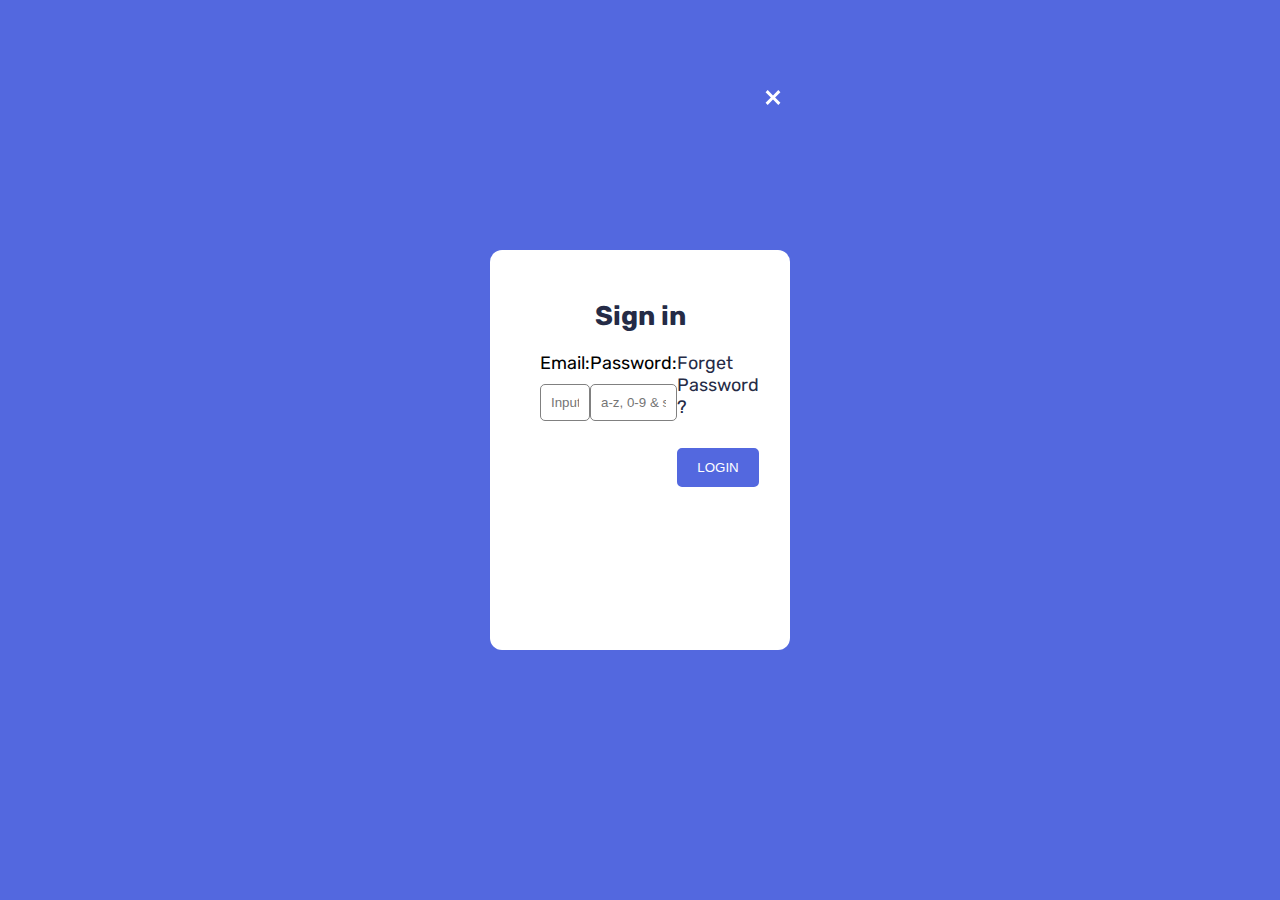
==== login.html @ 4cfa042f "first commit" ====
<!DOCTYPE html>
<html lang="en">
<head>
    <meta charset="UTF-8">
    <meta name="viewport" content="width=device-width, initial-scale=1.0">
    <title>Document</title>
    <link rel="stylesheet" href="css/styles.css">
    <link rel="stylesheet" href="index.html">
    <link rel="stylesheet" href="css/mobile.css">
    <script src="js/jquery-3.7.1.min.js"></script>
    <script src="js/main.js"></script>
</head>
<body>
      <section id="form-page">
        <a href="index.html"><img class="form-close" src="image/icon-close.svg" alt=""></a>
        <div class="form-login">
            <h2>Sign in</h2>
            <form action="">
                <div class="div">
                    <label for="email">Email:</label>
                    <input type="email" name="email" id="login-email" placeholder="Input your email">
                    <span class="emailStatus" style="color: red;"></span>
                </div>
                <div class="div">
                    <label for="password">Password:</label>
                    <input type="password" name="password" id="password" placeholder="a-z, 0-9 & special character">
                    <span class="passStatus" style="color: red;"></span>
                </div>
                <div class="pass-log">
                    <a href="" class="forget-pass">Forget Password ?</a>
                    <button type="submit" class="login-btn">LOGIN</button>
                </div>
                <div>
                    
                </div>
            </form>
        </div>
        
      </section>  
</body>
</html>
---- css/styles.css ----
@import url('https://fonts.googleapis.com/css2?family=Overpass:wght@300;600&family=Rubik:wght@300;400;500;600;700;800&family=Ubuntu:wght@400;500;700&display=swap');



*{
    margin: 0;
    padding: 0;
    box-sizing: border-box;
}

body{
    font-family: 'Rubik', sans-serif;
    overflow-x: hidden;
    font-size: 18px;
}

.main-container{
    margin: auto;
    max-width: 1440px;
    
    
    
}

/* utilities */
#checkbox, .open, .menu{
    display: none;
}

a{
    text-decoration: none;
    cursor: pointer;
    color:  hsl(229, 31%, 21%);
}

button{
    cursor: pointer;
}

li{
    list-style: none;
}

p{
    line-height: 32px;
    color: hsl(229, 8%, 60%);
}

h1{
    font-size: 38px;
}

h2{
    color: hsl(229, 31%, 21%);
}


/* nav section */
nav{
    padding: 50px 100px 0 150px;
    display: flex;
    height: 100px;
    width: 100vw;
    /* margin: 0 auto; */
    text-align: center;
    justify-content: space-between;
    align-items: center;
    position: absolute;
}

.nav-item{
    display: flex;
    align-items: center;
    justify-content: center;
    width: 40%;
}

.nav-item li a{
    margin-right: 30px;
    font-size: 14px;
    transition: all 0.2s;
}

.nav-item li a:hover{
    color: hsl(0, 94%, 66%);
}

.login{
    border: 1px solid  hsl(0, 94%, 66%);
    background-color: hsl(0, 94%, 66%);
    padding: 10px 20px;
    border-radius: 8px;
    color: white;
    cursor: pointer;
    transition: all 0.2s;
}

.login:hover{
    color: hsl(0, 94%, 66%);
    border: 1px solid;
    border-color: hsl(0, 94%, 66%);
    background-color: white;

}


/* showcase section */
#showcase{
    display: flex;
    justify-content: space-between;
    min-height: 100vh;
    padding-left: 150px;
    max-width: 100vw;
}

.showcase-text{
    margin-top: 200px;
    width: 30vw;
}

.showcase-text p{
    margin: 30px 0;
}

.btn-section{
    /* height: 400px; */
    width: 300px;
    height: 50px;
    display: flex;
    justify-content: space-between;
}

.chrome-btn{
    /* width: 200px; */
    padding: 10px 15px;
    /* height: 50px; */
    background-color: hsl(231, 69%, 60%);
    border-radius: 5px;
    border: none;
    color: white;
    transition: .2s ease;
}

.chrome-btn:hover{
    border: 1px solid blue;
    background-color: white;
    color: hsl(231, 69%, 60%);
}

.firefox-btn{
    color: black;
    border: 2px solid white;
    box-shadow: 2px 2px 2px gray;
    width: 150px;
    /* padding: 10px 15px; */
    background-color: white;
    border-radius: 5px;
    transition: .2s ease;
    /* margin-left: 30px; */
}

.firefox-btn:hover{
    color: hsl(229, 31%, 21%);
    border: 1px solid hsl(229, 31%, 21%);
}

.showcase-img img{
    position: absolute;
    width: 45vw;
    margin-left: -180px;
    margin-top: 150px;
}

.img-div{
    height: 300px;
    background-color: hsl(231, 69%, 60%);
    width: 450px;
    margin-top: 320px;
    border-radius: 0 0 0 50%;
}


/* feature section */
#feature{
    min-height: 100vh;
    padding-bottom: 50px;
    padding-top: 50px;
    
}

.upper-feature{
    width: 470px;
    text-align: center;
    margin: auto;
}

.upper-feature p{
    margin: 20px 0;
}

.middle-feature{
    display: flex;
    padding-bottom: 30px;
    margin-top: 50px;
    margin: auto;
    text-align: center;
    justify-content: center;
    width: 600px;
    border-bottom: 1px solid grey;
}



.middle-feature p:hover{
    color: hsl(0, 94%, 66%);
}

.middle-feature.active p{
    border-bottom: 2px solid hsl(0, 94%, 66%);
}

.search{
    margin: 0 30px;
}

.bookmark-feature{
    display: flex;
    justify-content: space-between;
    /* margin-bottom: 100px; */
}

.bookmark-img img{
    position: absolute;
    width: 40vw;
    margin-left: 100px;
    margin-top: 100px;
}

.bookmark-img-div{
    height: 300px;
    background-color: hsl(231, 69%, 60%);
    width: 450px;
    /* position: absolute; */
    margin-top: 250px;
    border-radius: 0 0 50% 0;
}

.bookmark-text{
    width: 30vw;
    margin: 150px 100px 0 0;
}

.more{
    padding: 10px 15px;
    background-color: hsl(231, 69%, 60%);
    border-radius: 5px;
    color: white;
    transition: 0.2s;
}

.more:hover{
    border: 2px solid hsl(231, 69%, 60%);
    background-color: white;
    color: hsl(231, 69%, 60%);
}

.bookmark-text p{
    margin: 30px 0;
}

/* #feature-book, #searching, #sharing{
    display: none;
} */

/* download extension section */
#download{
    max-width: 100vw;
    min-height: 100vh;
    padding-bottom: 200px;
}

.download-upper{
    margin: 0 auto;  
    min-height: 200px;                                                                      
    text-align: center;
    width: 500px;
}

.download-upper p{
    margin: 20px 0;
}

.download-card-section{
    display: flex;
    flex-wrap: wrap;
    justify-content: center;
    margin: 0px auto;
    height: 300px;
}

.card{
    width: 250px;
    height: 400px;
    text-align: center;
    padding: 25px 0;
    border-radius: 12px;
    box-shadow: 2px 2px 10px grey;
}

.card-2{
    margin: 30px 30px 0 30px;
}

.card-3{
    margin-top: 60px;
}

.card h3{
    margin: 30px 0 20px 0 ;
}

.card-img{
    width: 250px;
    margin-top: 50px;
    margin-bottom: 20px;
}

.card button{
    background-color: hsl(231, 69%, 60%);
    padding: 10px 25px;
    outline: none;
    border: 2px solid hsl(231, 69%, 60%);
    border-radius: 4px;
    color: white;
    cursor: pointer;
    transition: all 0.1s;

}

.card button:hover{
    border:2px solid hsl(231, 69%, 60%);
    background-color: white;
    color: hsl(231, 69%, 60%);
}

/* question section */
#question{
    min-height: 400px;
    padding-top: 50px;
}

.upper-question{
    text-align: center;
    margin: auto;
    width: 40vw;
}

.lower-question{
    width: 40vw;
    margin:  50px auto;
}

.question-section{
    border-top: 1px solid black;
    padding: 15px 0;
}

/* .question-section.active .content{
    max-height: 600px;
    transition: .4s linear;
} */

.title p{
    cursor: pointer;
    color: hsl(229, 31%, 21%);
}

.content{
    display: none;
}

.faq-more{
    margin: auto;
    cursor: pointer;
    border-color: hsl(231, 69%, 60%);
}

/* footer section */
.upper-footer{
    text-align: center;
    display: flex;
    flex-direction: column;
    justify-content: center;
    align-items: center;
    padding: 50px 0;
    background-color: hsl(231, 69%, 60%);
    color: white;
    min-height: 300px;
}

.upper-footer p{
    color: white;
}

.joined{
    font-size: 12px;
    letter-spacing: 6px;
}

.stay{
    margin: 30px auto;
    letter-spacing: 3px;
    line-height: 32px;
    font-size: 36px;
    width: 500px;

}

#email, .submit{
    border: none;
}

#email{
    padding: 15px;
    border-radius: 8px;
    outline-style: none;
    border: 2px solid white;
}

#email:focus{
    border: 2px solid hsl(0, 94%, 66%);
}

.submit{
    padding: 15px;
    border-radius: 12px;
    background-color:  hsl(0, 94%, 66%);
    cursor: pointer;
    margin-left: 30px;
    border: 2px solid hsl(0, 94%, 66%);
    transition: all .3s;
}

.submit:hover{
    background-color: white;
    color: hsl(0, 94%, 66%);
    border: 2px solid hsl(0, 94%, 66%);
}

.div-email{
    display: flex;
    flex-direction: column;
    margin-bottom: 10px;
}

form{
    display: flex;
    flex-direction: row;
}

.lower-footer{
    background-color: hsl(229, 31%, 21%);
    height:  100px;
    color: white;
    display: flex;
    justify-content: space-between;
    padding: 0 100px;
}

.lower-footer ul li a{
    color: white;
    margin-right: 30px;
    font-size: 18px;
    transition: .2s ;
}

.lower-footer ul li a:hover{
    color: hsl(0, 94%, 66%);
}

.lower-footer ul{
    margin: auto 0;
    display: flex;
}


/* page form section */
#form-page{
    display: flex;
    align-items: center;
    justify-content: center;
    width: 100vw;
    height: 100vh;
    background-color: hsl(231, 69%, 60%);
}

#form-page .form-login{
    width: 300px;
    min-height: 400px;
    border-radius: 12px;
    background-color: white;
    padding: 50px;
}

#form-page .form-login h2{
    text-align: center;
    margin-bottom: 20px;
}

#login-email, #password{
    border: 1px solid gray;
}

#login-email, #password, #login-btn{
    width: 100%;
    margin-bottom: 10px;
    margin-top: 10px;
    padding: 10px;
    border-radius: 5px;
}

/* #emailStatus{
    color: green;
    width: 40vw;
    position: absolute;
    right: 40px;
} */

#login-email:focus, #password:focus{
    border: none;
    outline: 1px solid hsl(231, 69%, 60%);
}

.login-btn{
    padding: 10px 10px;
    color: white;
    border: 2px solid hsl(231, 69%, 60%);
    background-color: hsl(231, 69%, 60%);
    transition: .3s ease;
    border-radius: 5px;
}


.login-btn:hover{
    background-color: white;
    color: hsl(231, 69%, 60%);
}

.pass-log{
    display: flex;
    flex-direction: column;
}

.forget-pass{
    right: 0;
    margin-bottom: 30px;
}

.form-close{
    position: absolute;
    right: 39%;
    top: 10%;
}
---- css/mobile.css ----
@media (max-width: 700px){
    body{
        overflow-x: hidden;
        font-size: 16px;
    }

    .form-close{
        position: absolute;
        right: 20%;
        top: 10%;
    }

    .menu{
        padding: 40px 10%;
        width: 100vw;
        height: 100vh;
        display: block;
        position: fixed;
        display: flex;
        flex-direction: column;
        justify-items: center;
        align-items: center;
        z-index: 7;
        background-color: hsl(229, 31%, 21%);
        opacity: 90%;
    }



    #checkbox, .open{
        display: block;
    }

    .close{
        width: 25px;
        cursor: pointer;
    }


    #checkbox{
        cursor: pointer;
        position: absolute;
        right: 50px;
        width: 27px;
        height: 25px;
        opacity: 0;
        z-index: 5;
    }

    .menu-img{
        width: 80vw;
        display: flex;
        justify-content: space-between;
    }
    
    .menu-img img{
        width: 25px;
    }

    .menu-img h1{
        color: white;
        font-size: 22px;
    }

    .menu-item{
        margin-top: 50px;
        text-align: center;
        width: 80vw;
        margin-bottom: 50px;
    }

    .menu-item li{
        border-top: 2px solid white;
        padding: 20px 0;
    }

    .menu-item li a{
        color: white;
        transition: .3s;
    }

    .menu-item li a:hover{
        border-bottom: 1px solid hsl(0, 94%, 66%);
    }

    .menu-login{
        width: 80%;
        background-color: transparent;
        padding: 15px 100px;
        color: white;
        font-size: 20px;
        border-radius: 8px;
        border: 2px solid white;
        transition: .3s ease;
        margin: 100px auto;
    }

    .menu-login:hover{
        border: 2px solid hsl(0, 94%, 66%);
        color: hsl(0, 94%, 66%);
        
    }

    .menu-login a:hover{
        border-bottom: none;
    }



    nav{
        padding: 0 10%;
    }
    .nav-item{
        display: none;
    }

    .btn-section{
        margin: auto;
    }


    #showcase{
        flex-direction: column;
        justify-content: center;
        align-items: center;
        text-align: center;
        padding: 0 0;
    }


    .showcase-text{
        width: 90vw;
        margin-top: 50px;
        order: 2;
    }

    /* .showcase-img{
        width: 100vw;
    } */

    .showcase-img img{
        position: absolute;
        width: 90vw;
        margin-left: -240px;
    }
    
    .img-div{
        height: 250px;
        background-color: hsl(231, 69%, 60%);
        margin-left: 90px;
        width: 80vw;
        margin-top: 250px;
        border-radius: 0 0 0 50%;
    }

    .upper-feature{
        width: 90vw;
    }

    .middle-feature{
        width: 80vw;
        flex-direction: column;
        padding-bottom: 5px;
    }

    .middle-feature p{
        margin: auto;
        width: 80vw;
        padding: 20px;
        border-top: 1px solid gray;
    }

    .bookmark-img img{
        position: absolute;
        width: 80vw;
        margin-left: 50px;
        margin-top: 100px;
    }
    
    .bookmark-img-div{
        height: 250px;
        background-color: hsl(231, 69%, 60%);
        width: 80vw;
        /* position: absolute; */
        margin-top: 200px;
        border-radius: 0 0 50% 0;
    }

    .bookmark-feature{
        flex-direction: column;
    }

    .bookmark-text{
        margin: 50px auto 0 auto;
        text-align: center;
        width: 80vw;
    }

    #download{
        min-height: 100vh;
        margin-bottom: 100px;
        display: flex;
        flex-direction: column;
        justify-content: center;
        align-items: center;
    }

    .download-upper{
        width: 90vw;
        height: 600px;
        margin: 50px;
    }

    .download-card-section{
        flex-direction: column;
        flex-wrap: nowrap;
        align-items: center;
    }

    #question{
        margin-top: 280px;
        min-height: 600px;
    }

    .upper-question{
        margin: auto;
        width: 90vw;
        /* min-height: 200px; */
    }

    .lower-question{
        width: 80vw;
        margin:  50px auto;
    }

    .upper-footer{
        display: flex;
        flex-direction: column;
        padding: 50px 10%;
    }

    form{
        flex-direction: column;
    }

    #email, .submit{
        width: 60vw;
        margin-left: 0;
    }

    .lower-footer{
        text-align: center;
        flex-direction: column;
        align-items: center;
        justify-content: center;
        min-height: 300px;
    }

    .lower-footer ul li a{
        font-size: 16px;
        
    }

    .first{
        flex-direction: column;
    }

    .lower-footer ul li{
        margin-bottom: 20px;
    }

    .stay{
        letter-spacing: 1px;
        line-height: 32px;
        font-size: 28px;
        width: 80vw;
    
    }

    
}

@media (max-width: 400px){
    h1{
        font-size: 28px;
    }

    h2{
        font-style: 24px;
    }

    .showcase-img{
        width: 100vw;
    }

    .showcase-img img{
        /* max-width: 80vw; */
        right: 5px;  
    }

    .bookmark-img-div{
        height: 70vh;
    }

    .img-div{
        height: 70vh;
    }
}
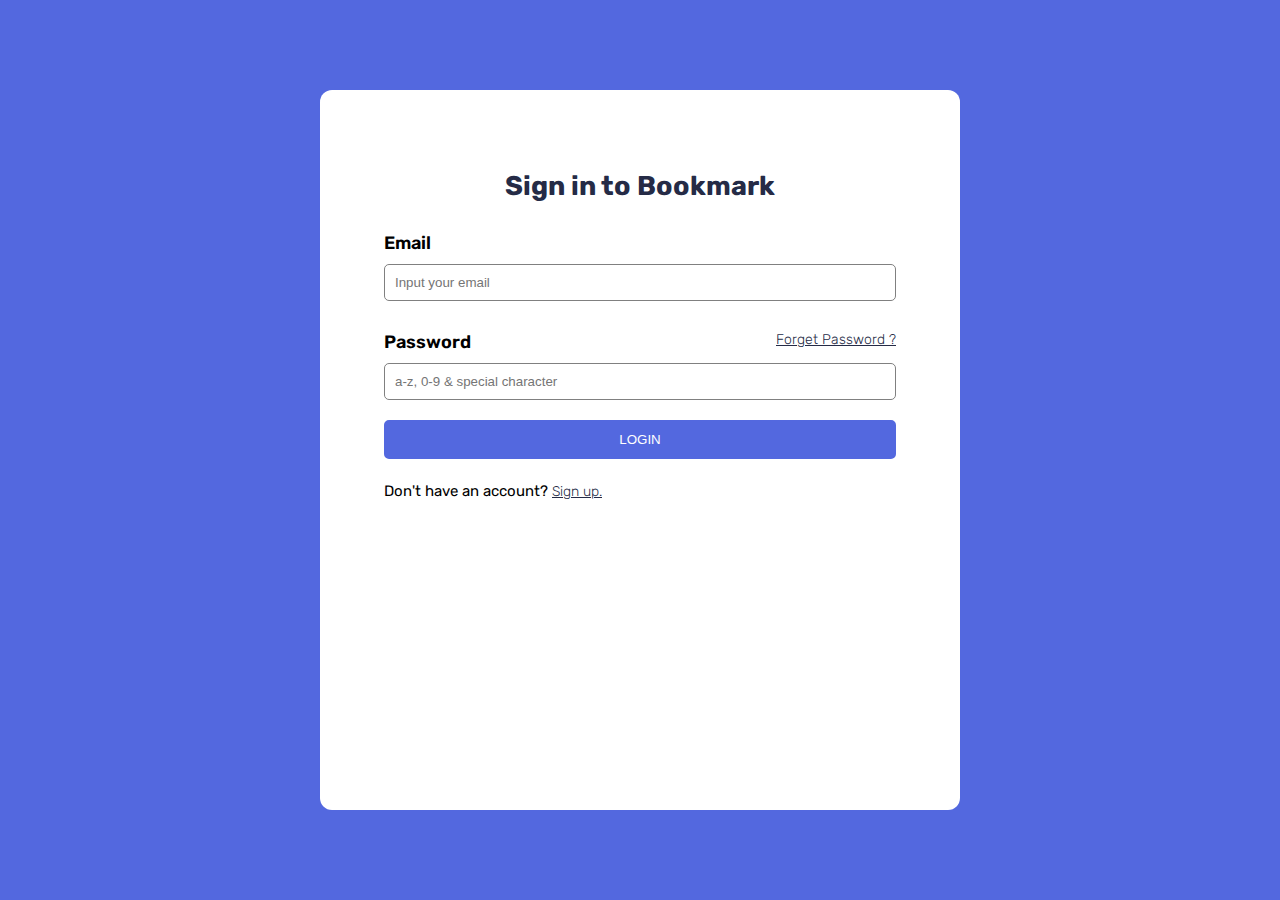
==== commit 7eaea134: "first commit" ====
--- a/login.html
+++ b/login.html
@@ -7,33 +7,33 @@
     <link rel="stylesheet" href="css/styles.css">
     <link rel="stylesheet" href="index.html">
     <link rel="stylesheet" href="css/mobile.css">
+    <link rel="shortcut icon" href="/image/favicon-32x32.png">
     <script src="js/jquery-3.7.1.min.js"></script>
     <script src="js/main.js"></script>
 </head>
 <body>
       <section id="form-page">
-        <a href="index.html"><img class="form-close" src="image/icon-close.svg" alt=""></a>
         <div class="form-login">
-            <h2>Sign in</h2>
+            <h2>Sign in to Bookmark</h2>
             <form action="">
                 <div class="div">
-                    <label for="email">Email:</label>
+                    <label for="email">Email</label>
                     <input type="email" name="email" id="login-email" placeholder="Input your email">
                     <span class="emailStatus" style="color: red;"></span>
                 </div>
                 <div class="div">
-                    <label for="password">Password:</label>
+                    <label for="password"><span>Password</span> <a href=""  class="forget-pass">Forget Password ?</a></label>
                     <input type="password" name="password" id="password" placeholder="a-z, 0-9 & special character">
                     <span class="passStatus" style="color: red;"></span>
                 </div>
                 <div class="pass-log">
-                    <a href="" class="forget-pass">Forget Password ?</a>
                     <button type="submit" class="login-btn">LOGIN</button>
                 </div>
                 <div>
                     
                 </div>
             </form>
+            <span class="span-signup">Don't have an account? <a href=""  class="forget-pass">Sign up.</a></span>
         </div>
         
       </section>  
--- a/css/styles.css
+++ b/css/styles.css
@@ -8,6 +8,10 @@
     box-sizing: border-box;
 }
 
+html{
+    scroll-behavior: smooth;
+}
+
 body{
     font-family: 'Rubik', sans-serif;
     overflow-x: hidden;
@@ -16,10 +20,7 @@
 
 .main-container{
     margin: auto;
-    max-width: 1440px;
-    
-    
-    
+    max-width: 1540px;
 }
 
 /* utilities */
@@ -54,6 +55,19 @@
     color: hsl(229, 31%, 21%);
 }
 
+
+.hidden{
+    opacity: 0;
+    filter: blur(3px);
+    transform: translateX(-10%);
+    transition: all .5s;
+}
+
+.show{
+    opacity: 1;
+    filter: blur(0);
+    transform: translateX(0%);
+}
 
 /* nav section */
 nav{
@@ -108,7 +122,7 @@
 #showcase{
     display: flex;
     justify-content: space-between;
-    min-height: 100vh;
+    max-height: 125vh;
     padding-left: 150px;
     max-width: 100vw;
 }
@@ -171,10 +185,10 @@
     margin-top: 150px;
 }
 
-.img-div{
+.image-div{
     height: 300px;
-    background-color: hsl(231, 69%, 60%);
     width: 450px;
+    background-color: hsl(231, 69%, 60%);
     margin-top: 320px;
     border-radius: 0 0 0 50%;
 }
@@ -185,7 +199,6 @@
     min-height: 100vh;
     padding-bottom: 50px;
     padding-top: 50px;
-    
 }
 
 .upper-feature{
@@ -207,6 +220,7 @@
     justify-content: center;
     width: 600px;
     border-bottom: 1px solid grey;
+    cursor: pointer;
 }
 
 
@@ -215,15 +229,16 @@
     color: hsl(0, 94%, 66%);
 }
 
-.middle-feature.active p{
+/* .middle-feature.active p{
     border-bottom: 2px solid hsl(0, 94%, 66%);
-}
+} */
 
 .search{
     margin: 0 30px;
 }
 
 .bookmark-feature{
+    width: 100vw;
     display: flex;
     justify-content: space-between;
     /* margin-bottom: 100px; */
@@ -233,7 +248,7 @@
     position: absolute;
     width: 40vw;
     margin-left: 100px;
-    margin-top: 100px;
+    margin-top: 70px;
 }
 
 .bookmark-img-div{
@@ -267,10 +282,6 @@
 .bookmark-text p{
     margin: 30px 0;
 }
-
-/* #feature-book, #searching, #sharing{
-    display: none;
-} */
 
 /* download extension section */
 #download{
@@ -308,11 +319,11 @@
 }
 
 .card-2{
-    margin: 30px 30px 0 30px;
+    margin: 50px 30px 0 30px;
 }
 
 .card-3{
-    margin-top: 60px;
+    margin-top: 100px;
 }
 
 .card h3{
@@ -428,16 +439,16 @@
 }
 
 #email:focus{
-    border: 2px solid hsl(0, 94%, 66%);
+    border: 2px solid hsl(0, 45%, 60%);
 }
 
 .submit{
     padding: 15px;
     border-radius: 12px;
-    background-color:  hsl(0, 94%, 66%);
+    background-color:  hsl(0, 82%, 73%);
     cursor: pointer;
     margin-left: 30px;
-    border: 2px solid hsl(0, 94%, 66%);
+    border: 2px solid hsl(0, 74%, 71%);
     transition: all .3s;
 }
 
@@ -494,12 +505,23 @@
     background-color: hsl(231, 69%, 60%);
 }
 
-#form-page .form-login{
-    width: 300px;
-    min-height: 400px;
+.div{
+    margin: 10px 0;
+}
+
+form{
+    margin-bottom: 20px;
+    display: flex;
+    flex-direction: column;
+}
+
+.form-login{
+    width: 50vw;
+    height: 80vh;
     border-radius: 12px;
     background-color: white;
-    padding: 50px;
+    padding: 0 5%;
+    padding-top: 80px;
 }
 
 #form-page .form-login h2{
@@ -519,12 +541,10 @@
     border-radius: 5px;
 }
 
-/* #emailStatus{
-    color: green;
-    width: 40vw;
-    position: absolute;
-    right: 40px;
-} */
+.emailStatus, .passStatus{
+    font-size: 14px;
+    float: right;
+}
 
 #login-email:focus, #password:focus{
     border: none;
@@ -540,6 +560,12 @@
     border-radius: 5px;
 }
 
+label{
+    display: flex;
+    justify-content: space-between;
+    font-weight: 600;
+}
+
 
 .login-btn:hover{
     background-color: white;
@@ -553,23 +579,15 @@
 
 .forget-pass{
     right: 0;
-    margin-bottom: 30px;
-}
-
-.form-close{
-    position: absolute;
-    right: 39%;
-    top: 10%;
-}
-
-
-
-
-
-
-
-
-
-
-
-
+    font-size: 14px;
+    text-decoration: underline;
+    font-weight: 300;
+}
+
+.forget-pass:hover{
+    color: hsl(231, 69%, 60%);
+}
+
+.span-signup{
+    font-size: 15px;
+}--- a/css/mobile.css
+++ b/css/mobile.css
@@ -1,7 +1,99 @@
+@media (max-width: 1200px) {
+    /* .main-container{
+        margin: auto;
+        display: none;
+    } */
+
+    .showcase-text{
+        margin-top: 200px;
+        width: 37vw;
+    }
+
+    .showcase-img img{
+        position: absolute;
+        width: 40vw;
+        margin-left: -100px;
+        margin-top: 190px;
+    }
+    
+    .image-div{
+        height: 250px;
+        width: 400px;
+        background-color: hsl(231, 69%, 60%);
+        margin-top: 320px;
+        border-radius: 0 0 0 50%;
+    }
+}
+
+@media (max-width: 900px){
+    /* .main-container{
+        margin: auto;
+        display: none;
+    } */
+    nav{
+        padding-left: 100px;
+    }
+
+    #showcase{
+        padding-left: 100px;
+    }
+
+    .showcase-text{
+        margin-top: 200px;
+        width: 37vw;
+    }
+
+    .showcase-img img{
+        position: absolute;
+        width: 40vw;
+        margin-left: -100px;
+        margin-top: 150px;
+    }
+    
+    .image-div{
+        height: 200px;
+        width: 300px;
+        margin-top: 320px;
+    }
+
+    .bookmark-img img{
+        
+        margin-left: 100px;
+        margin-top: 150px;
+    }
+
+    .bookmark-img-div{
+        height: 250px;
+        background-color: hsl(231, 69%, 60%);
+        width: 380px;
+        /* position: absolute; */
+        margin-top: 250px;
+        border-radius: 0 0 50% 0;
+    }
+
+    .bookmark-text{
+        width: 35vw;
+        margin: 150px 50px 0 0;
+    }
+
+}
+
 @media (max-width: 700px){
     body{
-        overflow-x: hidden;
+        /* overflow-x: hidden; */
         font-size: 16px;
+    }
+
+    .card:nth-child(2) {
+        transition-delay: 150ms;
+    }
+
+    .card:nth-child(3) {
+        transition-delay: 300ms;
+    }
+
+    .main-container{
+        margin: auto;
     }
 
     .form-close{
@@ -12,28 +104,35 @@
 
     .menu{
         padding: 40px 10%;
+        text-align: center;
         width: 100vw;
         height: 100vh;
-        display: block;
         position: fixed;
-        display: flex;
-        flex-direction: column;
-        justify-items: center;
-        align-items: center;
         z-index: 7;
         background-color: hsl(229, 31%, 21%);
         opacity: 90%;
-    }
-
-
+        top: 0;
+        right: -200%;
+        transition-property: right;
+        transition: 0.3s ease-in-out;
+    }
+
+    .menu.active{
+        right: 0%;
+    }
+
+    .menu{
+        display: block;
+    }
 
     #checkbox, .open{
         display: block;
     }
 
     .close{
-        width: 25px;
+        width: 18px;
         cursor: pointer;
+        z-index: 9;
     }
 
 
@@ -48,13 +147,15 @@
     }
 
     .menu-img{
-        width: 80vw;
+        width: 100%;
         display: flex;
         justify-content: space-between;
+        /* margin: auto; */
     }
     
     .menu-img img{
         width: 25px;
+        height: 24px;
     }
 
     .menu-img h1{
@@ -63,9 +164,8 @@
     }
 
     .menu-item{
+        text-align: center;
         margin-top: 50px;
-        text-align: center;
-        width: 80vw;
         margin-bottom: 50px;
     }
 
@@ -83,16 +183,18 @@
         border-bottom: 1px solid hsl(0, 94%, 66%);
     }
 
+
     .menu-login{
-        width: 80%;
+        /* width: 80%; */
         background-color: transparent;
-        padding: 15px 100px;
+        padding: 15px 80px;
         color: white;
         font-size: 20px;
         border-radius: 8px;
         border: 2px solid white;
         transition: .3s ease;
-        margin: 100px auto;
+        width: 80vw;
+        margin: auto;
     }
 
     .menu-login:hover{
@@ -118,13 +220,13 @@
         margin: auto;
     }
 
-
     #showcase{
         flex-direction: column;
         justify-content: center;
         align-items: center;
         text-align: center;
         padding: 0 0;
+        min-height: 100vh;
     }
 
 
@@ -134,23 +236,33 @@
         order: 2;
     }
 
-    /* .showcase-img{
-        width: 100vw;
+    /* .showcase-img img{
+        max-width: 100%;
+        order: 1;
     } */
 
     .showcase-img img{
         position: absolute;
         width: 90vw;
-        margin-left: -240px;
-    }
-    
-    .img-div{
-        height: 250px;
+        margin-left: -50%;
+        margin-top: 120px;
+    }
+    
+    .image-div{
+        height: 230px;
         background-color: hsl(231, 69%, 60%);
+        border-radius: 0 0 0 50%;
         margin-left: 90px;
-        width: 80vw;
-        margin-top: 250px;
-        border-radius: 0 0 0 50%;
+        right: 0;
+        width: 75vw;
+        margin-top: 200px;
+        
+    }
+
+
+
+    #feature{
+        margin-top: 80px;
     }
 
     .upper-feature{
@@ -174,11 +286,11 @@
         position: absolute;
         width: 80vw;
         margin-left: 50px;
-        margin-top: 100px;
+        margin-top: 60px;
     }
     
     .bookmark-img-div{
-        height: 250px;
+        height: 230px;
         background-color: hsl(231, 69%, 60%);
         width: 80vw;
         /* position: absolute; */
@@ -249,16 +361,18 @@
     }
 
     .lower-footer{
+        width: 100vw;
         text-align: center;
         flex-direction: column;
         align-items: center;
         justify-content: center;
         min-height: 300px;
+        padding: 0 0;
     }
 
     .lower-footer ul li a{
         font-size: 16px;
-        
+        margin-right: 0;
     }
 
     .first{
@@ -267,6 +381,10 @@
 
     .lower-footer ul li{
         margin-bottom: 20px;
+    }
+
+    .lower-facebook{
+        margin-right: 20px;
     }
 
     .stay{
@@ -274,11 +392,26 @@
         line-height: 32px;
         font-size: 28px;
         width: 80vw;
-    
+    }
+
+    .form-login{
+        width: 80vw;
+        height: 80vh;
+        /* border-radius: 12px;
+        background-color: white;
+        padding: 0 5%;
+        padding-top: 50px; */
     }
 
     
 }
+
+
+
+
+
+
+
 
 @media (max-width: 400px){
     h1{
@@ -294,15 +427,23 @@
     }
 
     .showcase-img img{
-        /* max-width: 80vw; */
+        max-width: 100%;
         right: 5px;  
-    }
+        margin-top: 100px;
+    }
+
+    /* .showcase-img img{
+        position: absolute;
+        width: 90vw;
+        margin-left: -50%;
+        
+    } */
 
     .bookmark-img-div{
-        height: 70vh;
-    }
-
-    .img-div{
-        height: 70vh;
+        height: 29vh;
+    }
+
+    .image-div{
+        height: 29vh;
     }
 }